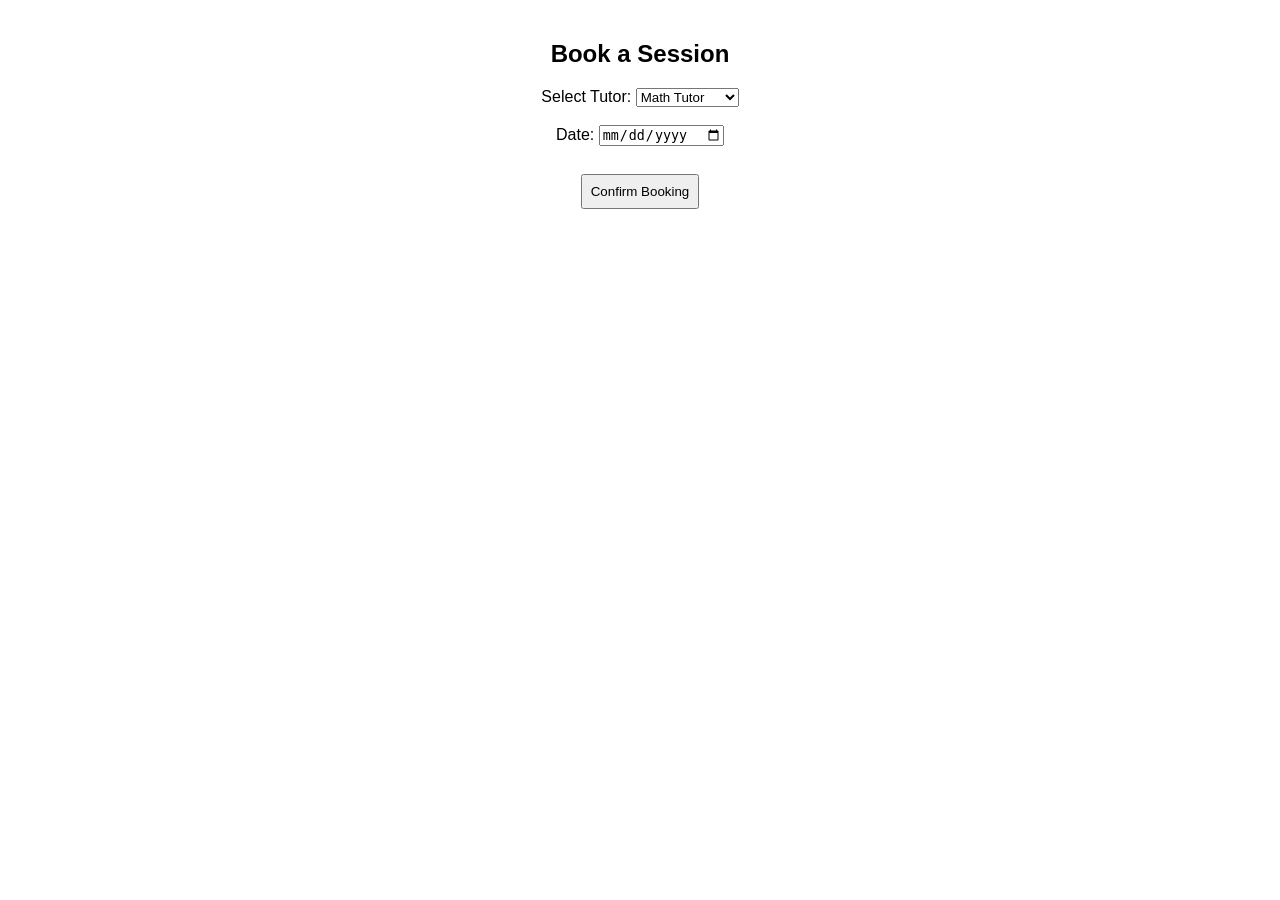
==== frontend/booking.html @ a50dc4fd "week 4 frontend: UI page created" ====
<!DOCTYPE html>
<html>
<head>
    <title>Booking</title>
    <link rel="stylesheet" href="style.css">
</head>
<body>

<h2>Book a Session</h2>

<form>
    <label>Select Tutor:</label>
    <select>
        <option>Math Tutor</option>
        <option>Physics Tutor</option>
    </select><br><br>

    <label>Date:</label>
    <input type="date"><br><br>

    <button>Confirm Booking</button>
</form>

</body>
</html>
---- frontend/style.css ----
body {
    font-family: Arial;
    text-align: center;
    margin-top: 40px;
}

nav a {
    margin: 10px;
    text-decoration: none;
    font-weight: bold;
}

button {
    padding: 8px;
    margin-top: 10px;
}
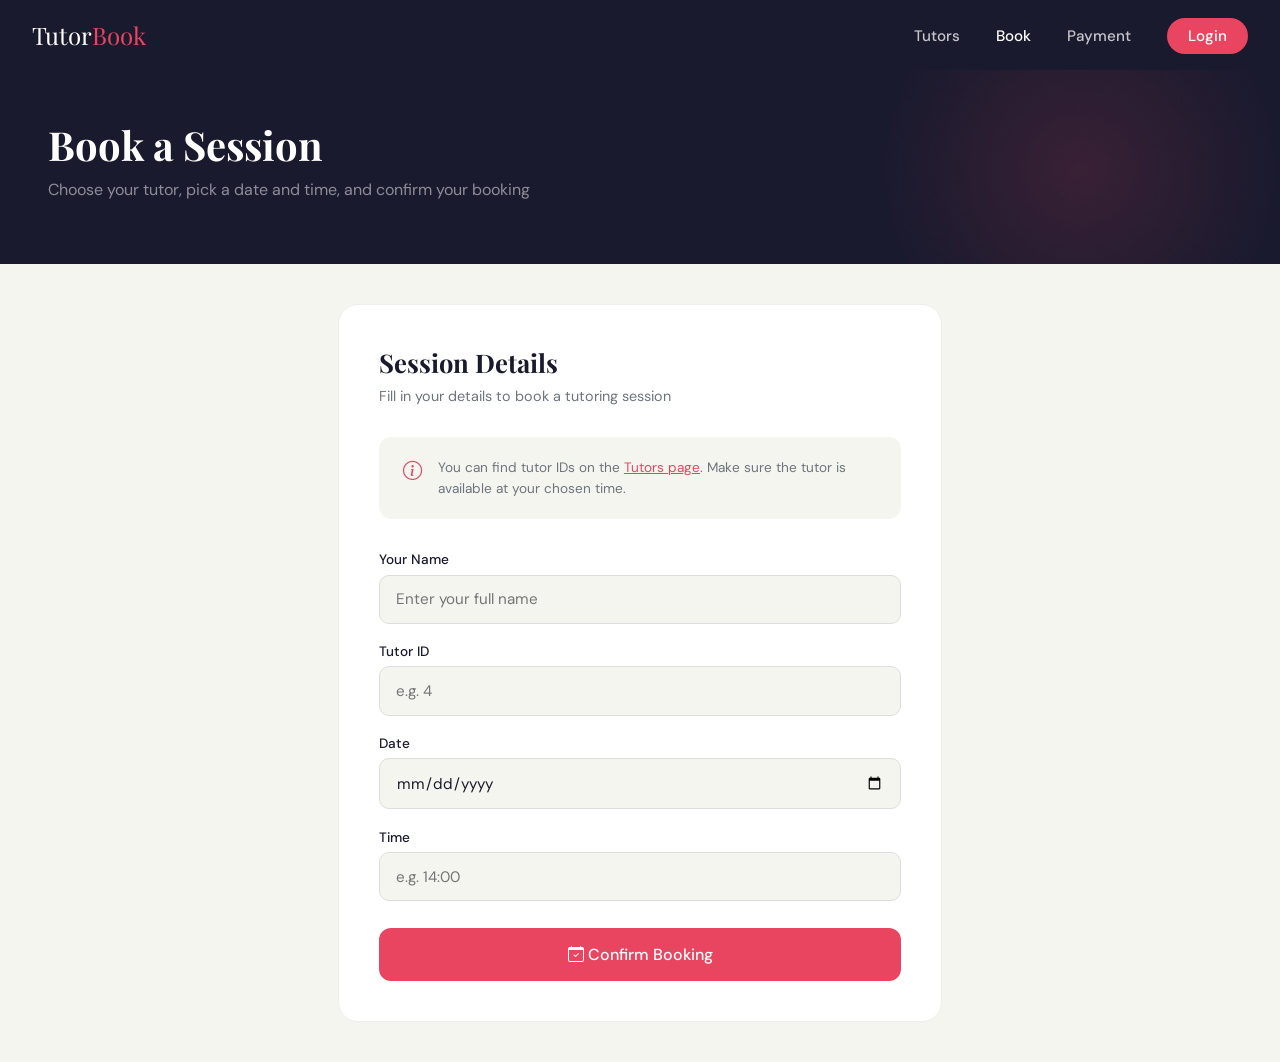
==== commit 1074e271: "week 14 UI polish" ====
--- a/frontend/booking.html
+++ b/frontend/booking.html
@@ -1,25 +1,291 @@
 <!DOCTYPE html>
-<html>
+<html lang="en">
 <head>
-    <title>Booking</title>
-    <link rel="stylesheet" href="style.css">
+    <meta charset="UTF-8">
+    <meta name="viewport" content="width=device-width, initial-scale=1.0">
+    <title>Book a Session — TutorBook</title>
+    <link href="https://fonts.googleapis.com/css2?family=Playfair+Display:wght@700&family=DM+Sans:wght@300;400;500&display=swap" rel="stylesheet">
+    <link href="https://cdn.jsdelivr.net/npm/bootstrap-icons@1.10.5/font/bootstrap-icons.css" rel="stylesheet">
+    <style>
+        :root {
+            --primary: #1a1a2e;
+            --accent: #e94560;
+            --light: #f5f5f0;
+            --muted: #6c757d;
+        }
+
+        * { margin: 0; padding: 0; box-sizing: border-box; }
+
+        body {
+            font-family: 'DM Sans', sans-serif;
+            background: var(--light);
+            color: var(--primary);
+            min-height: 100vh;
+        }
+
+        nav {
+            background: var(--primary);
+            padding: 1.2rem 2rem;
+            display: flex;
+            justify-content: space-between;
+            align-items: center;
+        }
+
+        .nav-logo {
+            font-family: 'Playfair Display', serif;
+            color: white;
+            font-size: 1.5rem;
+            text-decoration: none;
+        }
+
+        .nav-logo span { color: var(--accent); }
+
+        .nav-links a {
+            color: rgba(255,255,255,0.75);
+            text-decoration: none;
+            margin-left: 2rem;
+            font-size: 0.95rem;
+            font-weight: 500;
+            transition: color 0.2s;
+        }
+
+        .nav-links a:hover, .nav-links a.active { color: white; }
+
+        .nav-links .btn-nav {
+            background: var(--accent);
+            color: white;
+            padding: 0.5rem 1.3rem;
+            border-radius: 50px;
+        }
+
+        .page-header {
+            background: var(--primary);
+            padding: 3rem 3rem 4rem;
+            position: relative;
+            overflow: hidden;
+        }
+
+        .page-header::before {
+            content: '';
+            position: absolute;
+            width: 400px;
+            height: 400px;
+            background: radial-gradient(circle, rgba(233,69,96,0.15) 0%, transparent 70%);
+            top: -100px;
+            right: 0;
+            border-radius: 50%;
+        }
+
+        .page-header h1 {
+            font-family: 'Playfair Display', serif;
+            color: white;
+            font-size: 2.5rem;
+            position: relative;
+        }
+
+        .page-header p {
+            color: rgba(255,255,255,0.5);
+            margin-top: 0.5rem;
+            position: relative;
+        }
+
+        .main-content {
+            padding: 2.5rem 3rem;
+            max-width: 700px;
+            margin: 0 auto;
+        }
+
+        .booking-card {
+            background: white;
+            border-radius: 20px;
+            padding: 2.5rem;
+            border: 1px solid #eee;
+            animation: fadeUp 0.5s ease forwards;
+        }
+
+        @keyframes fadeUp {
+            from { opacity: 0; transform: translateY(20px); }
+            to { opacity: 1; transform: translateY(0); }
+        }
+
+        .booking-card h3 {
+            font-family: 'Playfair Display', serif;
+            font-size: 1.6rem;
+            margin-bottom: 0.5rem;
+        }
+
+        .booking-card .subtitle {
+            color: var(--muted);
+            font-size: 0.9rem;
+            margin-bottom: 2rem;
+        }
+
+        .form-group {
+            margin-bottom: 1.2rem;
+        }
+
+        label {
+            display: block;
+            font-size: 0.85rem;
+            font-weight: 500;
+            color: var(--primary);
+            margin-bottom: 0.4rem;
+        }
+
+        input, select {
+            width: 100%;
+            padding: 0.85rem 1rem;
+            border: 1px solid #ddd;
+            border-radius: 10px;
+            font-family: 'DM Sans', sans-serif;
+            font-size: 0.95rem;
+            color: var(--primary);
+            background: var(--light);
+            transition: border-color 0.2s;
+            outline: none;
+        }
+
+        input:focus, select:focus {
+            border-color: var(--accent);
+            background: white;
+        }
+
+        .btn-submit {
+            width: 100%;
+            padding: 1rem;
+            background: var(--accent);
+            color: white;
+            border: none;
+            border-radius: 12px;
+            font-family: 'DM Sans', sans-serif;
+            font-size: 1rem;
+            font-weight: 500;
+            cursor: pointer;
+            margin-top: 0.5rem;
+            transition: all 0.3s;
+        }
+
+        .btn-submit:hover {
+            background: #c73652;
+            transform: translateY(-2px);
+            box-shadow: 0 10px 25px rgba(233,69,96,0.25);
+        }
+
+        .alert {
+            padding: 1rem 1.2rem;
+            border-radius: 10px;
+            font-size: 0.9rem;
+            margin-top: 1rem;
+            display: none;
+        }
+
+        .alert-success { background: #d4edda; color: #155724; border-left: 3px solid #28a745; }
+        .alert-error { background: #f8d7da; color: #721c24; border-left: 3px solid var(--accent); }
+
+        .info-box {
+            background: var(--light);
+            border-radius: 12px;
+            padding: 1.2rem 1.5rem;
+            margin-bottom: 2rem;
+            display: flex;
+            gap: 1rem;
+            align-items: flex-start;
+        }
+
+        .info-box i {
+            color: var(--accent);
+            font-size: 1.2rem;
+            margin-top: 0.1rem;
+        }
+
+        .info-box p {
+            font-size: 0.85rem;
+            color: var(--muted);
+            line-height: 1.6;
+        }
+    </style>
 </head>
 <body>
 
-<h2>Book a Session</h2>
-
-<form>
-    <label>Select Tutor:</label>
-    <select>
-        <option>Math Tutor</option>
-        <option>Physics Tutor</option>
-    </select><br><br>
-
-    <label>Date:</label>
-    <input type="date"><br><br>
-
-    <button>Confirm Booking</button>
-</form>
+    <nav>
+        <a href="index.html" class="nav-logo">Tutor<span>Book</span></a>
+        <div class="nav-links">
+            <a href="tutors.html">Tutors</a>
+            <a href="booking.html" class="active">Book</a>
+            <a href="payment.html">Payment</a>
+            <a href="login.html" class="btn-nav">Login</a>
+        </div>
+    </nav>
+
+    <div class="page-header">
+        <h1>Book a Session</h1>
+        <p>Choose your tutor, pick a date and time, and confirm your booking</p>
+    </div>
+
+    <div class="main-content">
+        <div class="booking-card">
+            <h3>Session Details</h3>
+            <p class="subtitle">Fill in your details to book a tutoring session</p>
+
+            <div class="info-box">
+                <i class="bi bi-info-circle"></i>
+                <p>You can find tutor IDs on the <a href="tutors.html" style="color: var(--accent);">Tutors page</a>. Make sure the tutor is available at your chosen time.</p>
+            </div>
+
+            <div class="form-group">
+                <label>Your Name</label>
+                <input id="student_name" placeholder="Enter your full name">
+            </div>
+
+            <div class="form-group">
+                <label>Tutor ID</label>
+                <input id="tutor_id" placeholder="e.g. 4" type="number">
+            </div>
+
+            <div class="form-group">
+                <label>Date</label>
+                <input id="date" type="date">
+            </div>
+
+            <div class="form-group">
+                <label>Time</label>
+                <input id="time" placeholder="e.g. 14:00">
+            </div>
+
+            <button class="btn-submit" onclick="bookTutor()">
+                <i class="bi bi-calendar-check"></i> Confirm Booking
+            </button>
+
+            <div id="bookingAlert" class="alert"></div>
+        </div>
+    </div>
+
+    <script>
+    function bookTutor() {
+        fetch("http://127.0.0.1:5000/book", {
+            method: "POST",
+            headers: {"Content-Type": "application/json"},
+            body: JSON.stringify({
+                student_name: document.getElementById("student_name").value,
+                tutor_id: document.getElementById("tutor_id").value,
+                date: document.getElementById("date").value,
+                time: document.getElementById("time").value
+            })
+        })
+        .then(res => res.json())
+        .then(data => {
+            let alert = document.getElementById("bookingAlert");
+            alert.style.display = "block";
+            if (data.message) {
+                alert.className = "alert alert-success";
+                alert.textContent = "✓ " + data.message;
+            } else {
+                alert.className = "alert alert-error";
+                alert.textContent = "✗ " + (data.error || "Something went wrong");
+            }
+        });
+    }
+    </script>
 
 </body>
 </html>
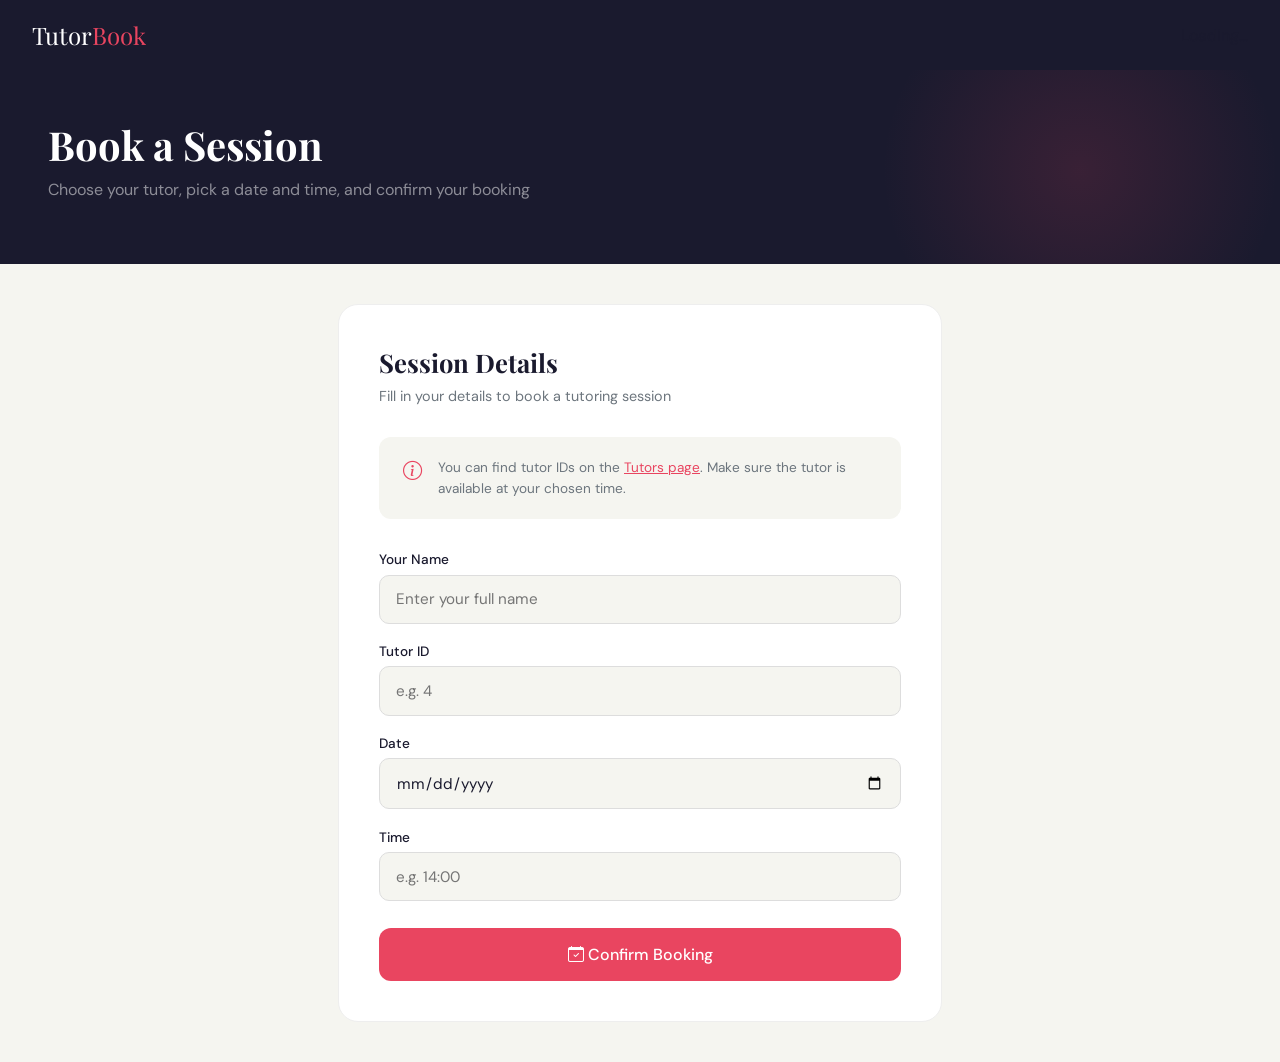
==== commit d8d8a673: "Tutoring Booking System - Final" ====
--- a/frontend/booking.html
+++ b/frontend/booking.html
@@ -120,9 +120,7 @@
             margin-bottom: 2rem;
         }
 
-        .form-group {
-            margin-bottom: 1.2rem;
-        }
+        .form-group { margin-bottom: 1.2rem; }
 
         label {
             display: block;
@@ -192,29 +190,16 @@
             align-items: flex-start;
         }
 
-        .info-box i {
-            color: var(--accent);
-            font-size: 1.2rem;
-            margin-top: 0.1rem;
-        }
-
-        .info-box p {
-            font-size: 0.85rem;
-            color: var(--muted);
-            line-height: 1.6;
-        }
+        .info-box i { color: var(--accent); font-size: 1.2rem; margin-top: 0.1rem; }
+
+        .info-box p { font-size: 0.85rem; color: var(--muted); line-height: 1.6; }
     </style>
 </head>
 <body>
 
     <nav>
-        <a href="index.html" class="nav-logo">Tutor<span>Book</span></a>
-        <div class="nav-links">
-            <a href="tutors.html">Tutors</a>
-            <a href="booking.html" class="active">Book</a>
-            <a href="payment.html">Payment</a>
-            <a href="login.html" class="btn-nav">Login</a>
-        </div>
+        <a href="/" class="nav-logo">Tutor<span>Book</span></a>
+        <div class="nav-links" id="navLinks">Loading...</div>
     </nav>
 
     <div class="page-header">
@@ -229,7 +214,7 @@
 
             <div class="info-box">
                 <i class="bi bi-info-circle"></i>
-                <p>You can find tutor IDs on the <a href="tutors.html" style="color: var(--accent);">Tutors page</a>. Make sure the tutor is available at your chosen time.</p>
+                <p>You can find tutor IDs on the <a href="/tutors-page" style="color: var(--accent);">Tutors page</a>. Make sure the tutor is available at your chosen time.</p>
             </div>
 
             <div class="form-group">
@@ -261,8 +246,32 @@
     </div>
 
     <script>
+    // Update navbar based on session
+    fetch('/auth/user')
+        .then(res => res.json())
+        .then(user => {
+            const nav = document.getElementById('navLinks');
+            if (user) {
+                nav.innerHTML = `
+                    <a href="/tutors-page">Tutors</a>
+                    <a href="/booking-page" class="active">Book</a>
+                    <a href="/payment-page">Payment</a>
+                    <a href="/dashboard">
+                        <img src="${user.picture}" style="width:32px;height:32px;border-radius:50%;margin-left:2rem;vertical-align:middle;border:2px solid #e94560;">
+                        <span style="color:white;margin-left:0.5rem;font-size:0.9rem;">${user.name.split(' ')[0]}</span>
+                    </a>
+                    <a href="/auth/logout" class="btn-nav" style="margin-left:1rem;">Logout</a>
+                `;
+            } else {
+                nav.innerHTML = `
+                    <a href="/tutors-page">Tutors</a>
+                    <a href="/auth/login" class="btn-nav">Login</a>
+                `;
+            }
+        });
+
     function bookTutor() {
-        fetch("http://127.0.0.1:5000/book", {
+        fetch("/book", {
             method: "POST",
             headers: {"Content-Type": "application/json"},
             body: JSON.stringify({
